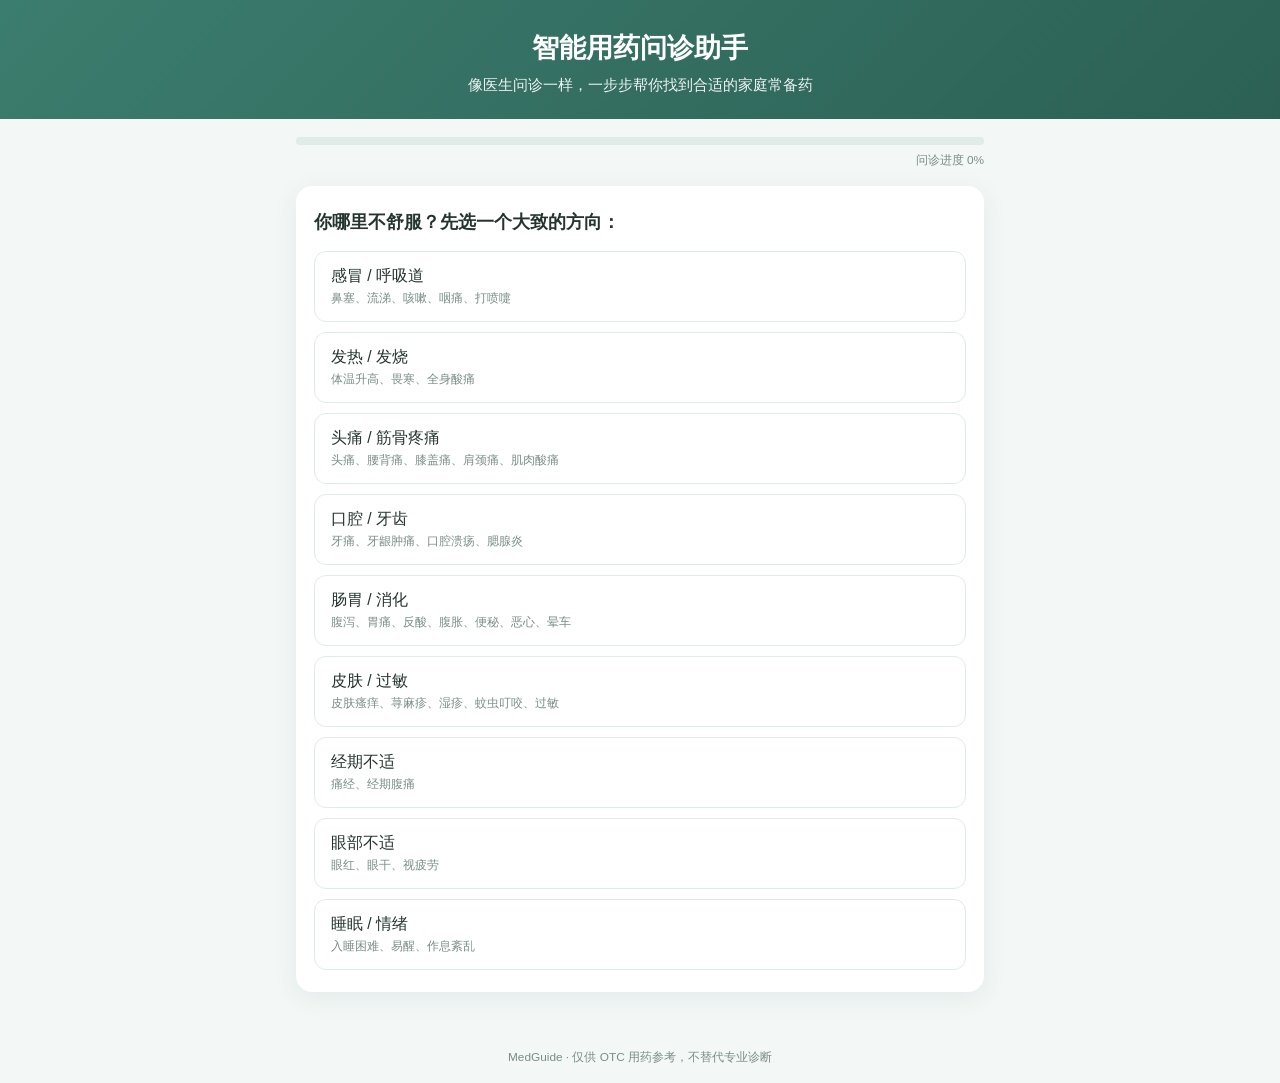
==== index.html @ 0dd129ef "init: 智能用药问诊助手 MedGuide" ====
<!DOCTYPE html>
<html lang="zh-CN">
<head>
  <meta charset="UTF-8" />
  <meta name="viewport" content="width=device-width, initial-scale=1.0, viewport-fit=cover" />
  <meta name="theme-color" content="#3b7d6e" />
  <title>智能用药问诊助手</title>
  <link rel="manifest" href="./manifest.json" />
  <link rel="stylesheet" href="./css/style.css" />
</head>
<body>
  <header class="app-header">
    <h1>智能用药问诊助手</h1>
    <p>像医生问诊一样，一步步帮你找到合适的家庭常备药</p>
  </header>

  <main class="app-main">
    <div id="app" class="app-stage"><!-- 由 JS 渲染 --></div>
  </main>

  <footer class="app-footer">
    <span>MedGuide · 仅供 OTC 用药参考，不替代专业诊断</span>
  </footer>

  <!-- 数据层 -->
  <script src="./js/data/medicines.js"></script>
  <script src="./js/data/symptoms.js"></script>
  <script src="./js/data/diagnoses.js"></script>
  <script src="./js/data/interactions.js"></script>
  <!-- 引擎层 -->
  <script src="./js/engine/dialog.js"></script>
  <script src="./js/engine/safety.js"></script>
  <script src="./js/engine/recommend.js"></script>
  <!-- UI 层 -->
  <script src="./js/ui/components.js"></script>
  <script src="./js/ui/render.js"></script>
  <!-- 入口 -->
  <script src="./js/app.js"></script>
</body>
</html>
---- css/style.css ----
/* =========================================================================
   智能用药问诊助手 - 全局样式
   配色：清新医疗绿，传达专业、安心、洁净的观感
   ========================================================================= */

:root {
  --teal: #3b7d6e;
  --teal-dark: #2c6055;
  --teal-light: #e6f2ef;
  --bg: #f3f7f6;
  --card: #ffffff;
  --text: #25342f;
  --muted: #7a8d87;
  --line: #e1ebe8;
  --radius: 16px;
  --shadow: 0 6px 24px rgba(43, 96, 85, 0.08);

  --danger: #d64545;
  --danger-bg: #fdeceb;
  --warn: #e08a1e;
  --warn-bg: #fdf3e3;
  --info: #2f7bb6;
  --info-bg: #eaf3fa;

  --primary-badge: #2e9e7e;
  --secondary-badge: #6b9c92;
  --caution-badge: #e08a1e;
}

* { margin: 0; padding: 0; box-sizing: border-box; }

body {
  font-family: -apple-system, BlinkMacSystemFont, "Segoe UI", "PingFang SC",
    "Microsoft YaHei", "Helvetica Neue", sans-serif;
  background: var(--bg);
  color: var(--text);
  line-height: 1.6;
  min-height: 100vh;
  display: flex;
  flex-direction: column;
  -webkit-text-size-adjust: 100%;
}

/* ===== 头部 ===== */
.app-header {
  background: linear-gradient(135deg, var(--teal), var(--teal-dark));
  color: #fff;
  padding: 26px 20px 22px;
  text-align: center;
  padding-top: calc(26px + env(safe-area-inset-top));
}
.app-header h1 { font-size: clamp(1.3em, 5vw, 1.7em); margin-bottom: 4px; }
.app-header p { font-size: clamp(0.78em, 3vw, 0.92em); opacity: 0.92; }

/* ===== 主体 ===== */
.app-main {
  flex: 1;
  width: 100%;
  max-width: 720px;
  margin: 0 auto;
  padding: 18px 16px 40px;
}
.app-stage { width: 100%; }

/* ===== 进度条 ===== */
.progress {
  height: 8px;
  background: var(--line);
  border-radius: 8px;
  overflow: hidden;
  margin-bottom: 6px;
}
.progress-fill {
  height: 100%;
  background: linear-gradient(90deg, var(--teal), var(--primary-badge));
  border-radius: 8px;
  transition: width 0.4s ease;
}
.progress-text {
  font-size: 0.74em;
  color: var(--muted);
  text-align: right;
  margin-bottom: 16px;
}

/* ===== 问题卡片 ===== */
.q-card {
  background: var(--card);
  border-radius: var(--radius);
  padding: 22px 18px;
  box-shadow: var(--shadow);
  animation: fadeUp 0.35s ease;
}
@keyframes fadeUp {
  from { opacity: 0; transform: translateY(12px); }
  to { opacity: 1; transform: translateY(0); }
}
.q-title { font-size: 1.12em; color: var(--text); margin-bottom: 6px; }
.multi-hint { font-size: 0.78em; color: var(--muted); margin-bottom: 12px; }

.options {
  display: flex;
  flex-direction: column;
  gap: 10px;
  margin-top: 14px;
}
.option {
  display: flex;
  flex-direction: column;
  align-items: flex-start;
  text-align: left;
  background: #fff;
  border: 1.5px solid var(--line);
  border-radius: 12px;
  padding: 14px 16px;
  font-size: 0.98em;
  color: var(--text);
  cursor: pointer;
  transition: all 0.18s ease;
  -webkit-tap-highlight-color: transparent;
}
.option:hover { border-color: var(--teal); background: var(--teal-light); }
.option:active { transform: scale(0.99); }
.option.selected {
  border-color: var(--teal);
  background: var(--teal-light);
  box-shadow: inset 0 0 0 1px var(--teal);
}
.option.selected::after {
  content: "✓";
  position: absolute;
}
.opt-label { font-weight: 500; }
.opt-desc { font-size: 0.78em; color: var(--muted); margin-top: 3px; }

/* 多选项右侧勾选标记 */
.option-multi { position: relative; padding-right: 42px; }
.option-multi::before {
  content: "";
  position: absolute;
  right: 16px;
  top: 50%;
  transform: translateY(-50%);
  width: 20px;
  height: 20px;
  border: 1.5px solid var(--line);
  border-radius: 6px;
  transition: all 0.18s;
}
.option-multi.selected::before {
  background: var(--teal);
  border-color: var(--teal);
  content: "✓";
  color: #fff;
  font-size: 13px;
  text-align: center;
  line-height: 20px;
}

/* ===== 操作按钮 ===== */
.q-actions {
  display: flex;
  gap: 10px;
  margin-top: 18px;
  justify-content: flex-end;
}
.btn-next, .btn-skip, .btn-restart {
  border: none;
  border-radius: 10px;
  padding: 11px 20px;
  font-size: 0.95em;
  font-weight: 600;
  cursor: pointer;
  -webkit-tap-highlight-color: transparent;
  transition: all 0.18s;
}
.btn-next { background: var(--teal); color: #fff; }
.btn-next:hover { background: var(--teal-dark); }
.btn-skip { background: #eef3f1; color: var(--muted); }
.btn-skip:hover { background: #e1ebe8; }
.shake { animation: shake 0.4s; }
@keyframes shake {
  0%, 100% { transform: translateX(0); }
  25% { transform: translateX(-6px); }
  75% { transform: translateX(6px); }
}

/* ===== 结果区 ===== */
.result { animation: fadeUp 0.35s ease; }
.result-title { font-size: 1.3em; color: var(--teal-dark); margin-bottom: 2px; }
.result-sub { font-size: 0.84em; color: var(--muted); margin-bottom: 16px; }

.redflag-zone { margin-bottom: 16px; }

/* ===== 初步判断（诊断）卡片 ===== */
.dx-card {
  background: #fff;
  border-radius: var(--radius);
  padding: 16px;
  margin-bottom: 16px;
  box-shadow: var(--shadow);
  border-top: 4px solid var(--teal);
}
.dx-card.dx-moderate { border-top-color: var(--warn); }
.dx-card.dx-attention { border-top-color: var(--danger); }
.dx-head { display: flex; align-items: center; gap: 8px; flex-wrap: wrap; margin-bottom: 8px; }
.dx-tag {
  font-size: 0.72em;
  font-weight: 700;
  color: #fff;
  background: var(--teal);
  border-radius: 8px;
  padding: 2px 9px;
}
.dx-card.dx-moderate .dx-tag { background: var(--warn); }
.dx-card.dx-attention .dx-tag { background: var(--danger); }
.dx-name { font-size: 1.12em; font-weight: 700; color: var(--text); }
.dx-sev { font-size: 0.74em; color: var(--muted); }
.dx-summary { font-size: 0.9em; color: #3a4a44; margin-bottom: 10px; line-height: 1.6; }
.dx-block { font-size: 0.85em; color: #3a4a44; margin: 6px 0; line-height: 1.6; }
.dx-block b { color: var(--teal-dark); }
.dx-seedoctor { background: #fbf6ec; border-radius: 8px; padding: 8px 10px; }
.dx-seedoctor b { color: var(--warn); }

.meds-title { font-size: 1em; color: var(--teal-dark); margin: 4px 0 12px; }

.alert {
  border-radius: 12px;
  padding: 12px 14px;
  font-size: 0.88em;
  margin-bottom: 10px;
  line-height: 1.55;
}
.alert-danger { background: var(--danger-bg); color: var(--danger); border: 1px solid #f3c7c5; font-weight: 600; }
.alert-warn { background: var(--warn-bg); color: var(--warn); border: 1px solid #f5e0bb; }
.alert-info { background: var(--info-bg); color: var(--info); border: 1px solid #c9e1f1; }

/* ===== 药物卡片 ===== */
.med-card {
  background: var(--card);
  border-radius: var(--radius);
  padding: 16px;
  margin-bottom: 12px;
  box-shadow: var(--shadow);
  border-left: 4px solid var(--line);
}
.med-card.tier-primary { border-left-color: var(--primary-badge); }
.med-card.tier-secondary { border-left-color: var(--secondary-badge); }
.med-card.tier-caution { border-left-color: var(--caution-badge); }

.med-head { display: flex; align-items: center; gap: 8px; margin-bottom: 4px; flex-wrap: wrap; }
.tier-badge {
  font-size: 0.72em;
  font-weight: 700;
  padding: 2px 9px;
  border-radius: 8px;
  color: #fff;
  white-space: nowrap;
}
.tier-badge.tier-primary { background: var(--primary-badge); }
.tier-badge.tier-secondary { background: var(--secondary-badge); }
.tier-badge.tier-caution { background: var(--caution-badge); }
.med-name { font-size: 1.05em; font-weight: 700; color: var(--text); }
.med-generic { font-size: 0.78em; color: var(--muted); margin-bottom: 10px; }

.med-row { font-size: 0.88em; margin-bottom: 6px; color: #3a4a44; }
.med-row b { color: var(--teal-dark); }
.med-side { color: var(--muted); }

.med-reasons {
  margin-top: 8px;
  background: var(--warn-bg);
  border-radius: 10px;
  padding: 8px 12px;
}
.reason-line { font-size: 0.82em; color: var(--warn); margin: 3px 0; }

.match-tags { margin-top: 8px; font-size: 0.78em; color: var(--muted); }
.match-tag {
  display: inline-block;
  background: var(--teal-light);
  color: var(--teal-dark);
  border-radius: 6px;
  padding: 1px 7px;
  margin: 0 4px 4px 0;
}

.interaction-zone { margin: 18px 0; }
.interaction-zone h3 { font-size: 0.98em; color: var(--teal-dark); margin-bottom: 10px; }

.empty-result {
  background: var(--card);
  border-radius: var(--radius);
  padding: 24px;
  text-align: center;
  color: var(--muted);
  box-shadow: var(--shadow);
}

/* ===== 被排除列表 ===== */
.blocked {
  margin: 16px 0;
  background: #fff;
  border-radius: 12px;
  padding: 12px 14px;
  box-shadow: var(--shadow);
}
.blocked summary { cursor: pointer; font-size: 0.86em; color: var(--muted); }
.blocked ul { margin: 10px 0 0 18px; font-size: 0.84em; color: #3a4a44; }
.blocked li { margin: 5px 0; }

/* ===== 免责声明 ===== */
.disclaimer {
  margin-top: 18px;
  font-size: 0.78em;
  color: var(--muted);
  background: var(--teal-light);
  border-radius: 12px;
  padding: 12px 14px;
  line-height: 1.6;
}
.disclaimer b { color: var(--danger); }

.btn-restart {
  display: block;
  width: 100%;
  margin-top: 18px;
  background: var(--teal);
  color: #fff;
}
.btn-restart:hover { background: var(--teal-dark); }

/* ===== 底部 ===== */
.app-footer {
  text-align: center;
  padding: 16px;
  font-size: 0.74em;
  color: var(--muted);
  padding-bottom: calc(16px + env(safe-area-inset-bottom));
}

/* ===== 响应式 ===== */
@media (max-width: 480px) {
  .app-main { padding: 14px 12px 30px; }
  .q-card { padding: 18px 14px; }
  .option { padding: 13px 14px; font-size: 0.94em; }
}
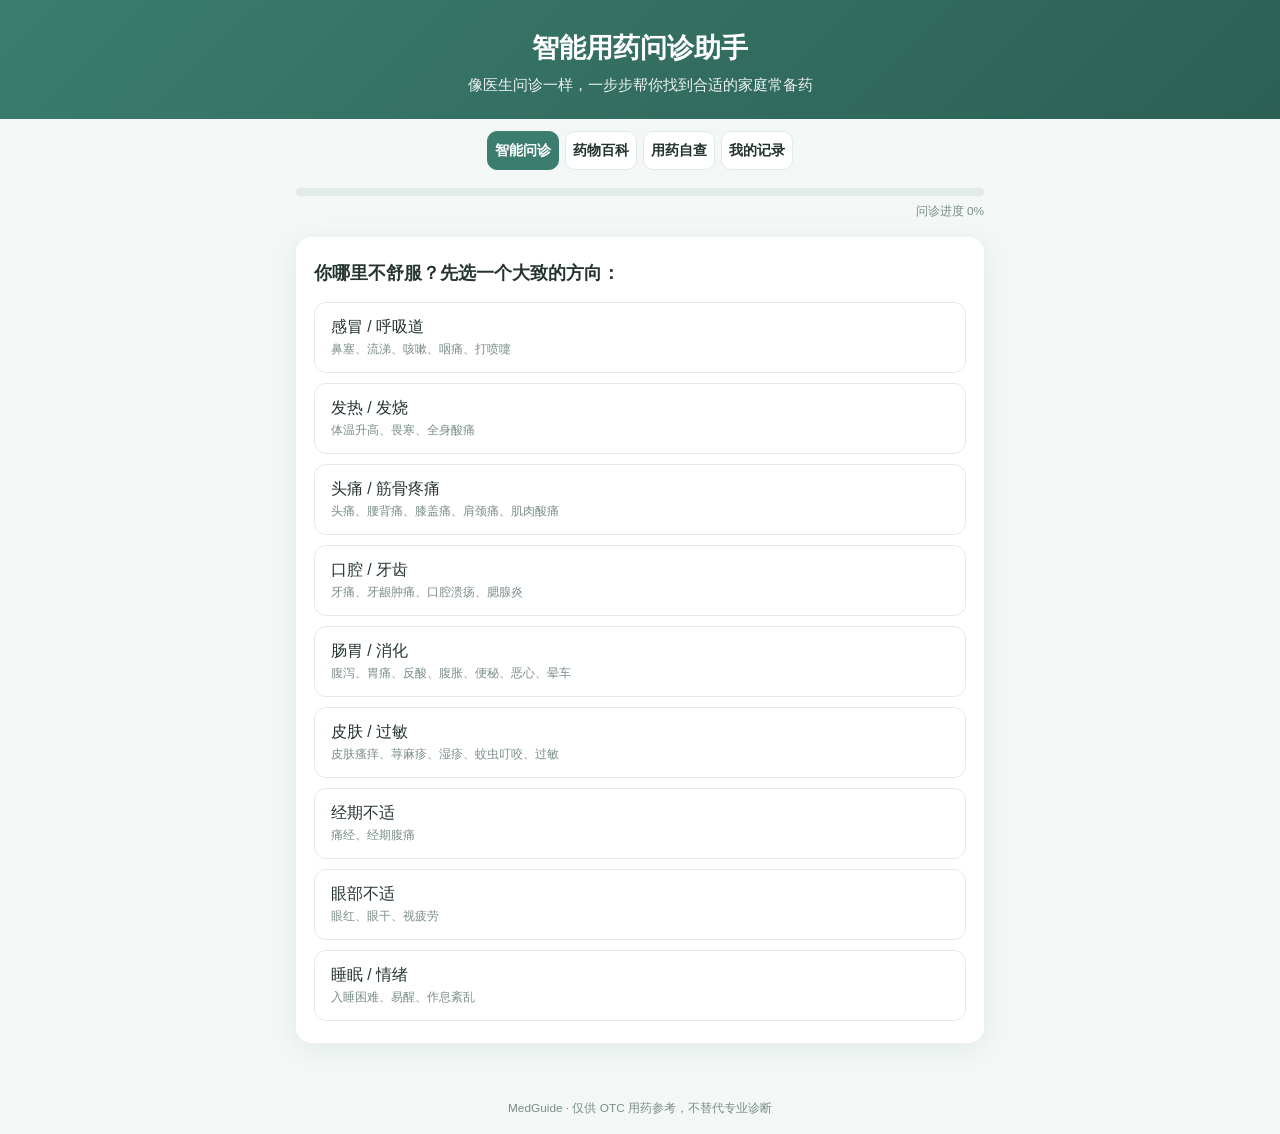
==== commit 9ce28bfd: "feat: 新增药物百科/用药安全自查/我的记录三大页面 + 方案保存与复制" ====
--- a/index.html
+++ b/index.html
@@ -14,9 +14,18 @@
     <p>像医生问诊一样，一步步帮你找到合适的家庭常备药</p>
   </header>
 
+  <nav class="top-nav">
+    <button class="nav-tab-top active" data-page="consult">智能问诊</button>
+    <button class="nav-tab-top" data-page="encyclopedia">药物百科</button>
+    <button class="nav-tab-top" data-page="checker">用药自查</button>
+    <button class="nav-tab-top" data-page="records">我的记录</button>
+  </nav>
+
   <main class="app-main">
     <div id="app" class="app-stage"><!-- 由 JS 渲染 --></div>
   </main>
+
+  <div id="toast"></div>
 
   <footer class="app-footer">
     <span>MedGuide · 仅供 OTC 用药参考，不替代专业诊断</span>
@@ -31,9 +40,13 @@
   <script src="./js/engine/dialog.js"></script>
   <script src="./js/engine/safety.js"></script>
   <script src="./js/engine/recommend.js"></script>
+  <script src="./js/engine/storage.js"></script>
   <!-- UI 层 -->
   <script src="./js/ui/components.js"></script>
   <script src="./js/ui/render.js"></script>
+  <script src="./js/ui/encyclopedia.js"></script>
+  <script src="./js/ui/checker.js"></script>
+  <script src="./js/ui/records.js"></script>
   <!-- 入口 -->
   <script src="./js/app.js"></script>
 </body>
--- a/css/style.css
+++ b/css/style.css
@@ -51,6 +51,107 @@
 }
 .app-header h1 { font-size: clamp(1.3em, 5vw, 1.7em); margin-bottom: 4px; }
 .app-header p { font-size: clamp(0.78em, 3vw, 0.92em); opacity: 0.92; }
+
+/* ===== 顶部导航 ===== */
+.top-nav {
+  display: flex;
+  gap: 6px;
+  max-width: 720px;
+  margin: 0 auto;
+  padding: 12px 16px 0;
+  flex-wrap: wrap;
+}
+.nav-tab-top {
+  flex: 1;
+  min-width: 72px;
+  border: 1.5px solid var(--line);
+  background: #fff;
+  color: var(--text);
+  border-radius: 10px;
+  padding: 9px 6px;
+  font-size: 0.9em;
+  font-weight: 600;
+  cursor: pointer;
+  transition: all 0.18s;
+}
+.nav-tab-top.active { background: var(--teal); color: #fff; border-color: var(--teal); }
+
+/* ===== 二级页面通用 ===== */
+.page { animation: fadeUp 0.3s ease; }
+.page-title { font-size: 1.25em; color: var(--teal-dark); margin-bottom: 4px; }
+.page-sub { font-size: 0.84em; color: var(--muted); margin-bottom: 14px; line-height: 1.6; }
+
+/* 药物百科 */
+.enc-search, .chk-section .enc-search {
+  width: 100%; font-size: 0.95em; padding: 11px 14px;
+  border: 1.5px solid var(--line); border-radius: 12px; outline: none; margin-bottom: 10px;
+}
+.enc-search:focus { border-color: var(--teal); }
+.enc-count { font-size: 0.78em; color: var(--muted); margin-bottom: 10px; }
+.enc-item {
+  background: var(--card); border-radius: 12px; box-shadow: var(--shadow);
+  margin-bottom: 10px; padding: 4px 0; overflow: hidden;
+}
+.enc-item summary {
+  cursor: pointer; padding: 12px 16px; display: flex; flex-direction: column; gap: 2px;
+  -webkit-tap-highlight-color: transparent;
+}
+.enc-item summary::-webkit-details-marker { display: none; }
+.enc-name { font-weight: 700; color: var(--text); }
+.enc-cat { font-size: 0.76em; color: var(--muted); }
+.enc-body { padding: 4px 16px 14px; }
+.enc-row { font-size: 0.86em; margin: 6px 0; color: #3a4a44; line-height: 1.6; }
+.enc-row b { color: var(--teal-dark); }
+.enc-tag {
+  display: inline-block; background: var(--teal-light); color: var(--teal-dark);
+  border-radius: 6px; padding: 1px 8px; margin: 0 4px 4px 0; font-size: 0.92em;
+}
+.enc-warn { color: var(--warn); font-size: 0.95em; margin-top: 2px; }
+
+/* 用药自查 */
+.chk-section { background: var(--card); border-radius: 12px; box-shadow: var(--shadow); padding: 14px 16px; margin-bottom: 14px; }
+.chk-label { font-weight: 700; color: var(--teal-dark); margin-bottom: 10px; }
+.chk-meds {
+  display: grid; grid-template-columns: 1fr 1fr; gap: 6px 12px;
+  max-height: 260px; overflow-y: auto; -webkit-overflow-scrolling: touch;
+}
+.chk-med { font-size: 0.86em; color: var(--text); display: flex; align-items: center; gap: 6px; }
+.chk-factors { display: flex; flex-direction: column; gap: 8px; }
+.chk-factors label { font-size: 0.9em; display: flex; align-items: center; gap: 8px; }
+.chk-run {
+  width: 100%; background: var(--teal); color: #fff; border: none; border-radius: 10px;
+  padding: 12px; font-size: 1em; font-weight: 600; cursor: pointer; margin-bottom: 14px;
+}
+.chk-run:hover { background: var(--teal-dark); }
+.chk-summary { font-size: 0.86em; color: var(--muted); margin-bottom: 10px; }
+
+/* 我的记录 */
+.rec-item { background: var(--card); border-radius: 12px; box-shadow: var(--shadow); padding: 14px 16px; margin-bottom: 10px; border-left: 4px solid var(--teal); }
+.rec-head { display: flex; justify-content: space-between; align-items: center; }
+.rec-dx { font-weight: 700; color: var(--text); }
+.rec-del { background: none; border: none; color: var(--danger); font-size: 0.82em; cursor: pointer; }
+.rec-time { font-size: 0.74em; color: var(--muted); margin: 2px 0 8px; }
+.rec-row { font-size: 0.85em; color: #3a4a44; margin: 4px 0; line-height: 1.6; }
+.rec-row b { color: var(--teal-dark); }
+.rec-clear { width: 100%; background: #fff; color: var(--muted); border: 1.5px solid var(--line); border-radius: 10px; padding: 10px; font-size: 0.9em; cursor: pointer; margin-top: 4px; }
+
+/* 结果页操作按钮 */
+.result-actions { display: flex; gap: 10px; margin-top: 14px; }
+.btn-save, .btn-copy {
+  flex: 1; border-radius: 10px; padding: 11px; font-size: 0.92em; font-weight: 600; cursor: pointer; border: 1.5px solid var(--teal);
+}
+.btn-save { background: var(--teal); color: #fff; }
+.btn-save:hover { background: var(--teal-dark); }
+.btn-copy { background: #fff; color: var(--teal-dark); }
+.btn-copy:hover { background: var(--teal-light); }
+
+/* toast */
+#toast {
+  position: fixed; left: 50%; bottom: 30px; transform: translateX(-50%) translateY(20px);
+  background: #25342f; color: #fff; padding: 11px 18px; border-radius: 10px; font-size: 0.85em;
+  opacity: 0; pointer-events: none; transition: all 0.25s; z-index: 999; box-shadow: 0 6px 24px rgba(0,0,0,0.2);
+}
+#toast.show { opacity: 1; transform: translateX(-50%) translateY(0); }
 
 /* ===== 主体 ===== */
 .app-main {
